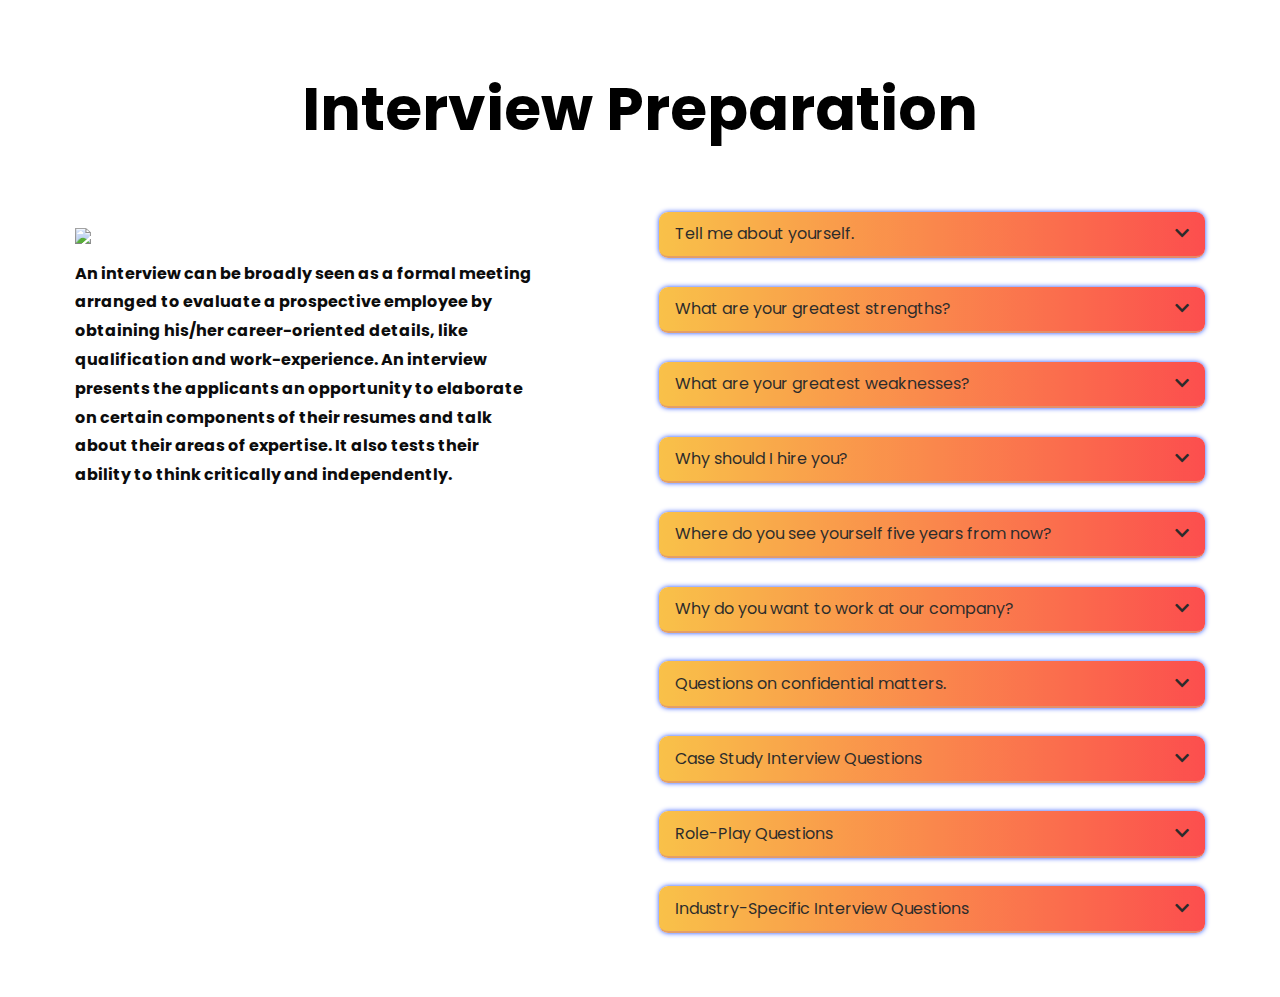
==== Interview.html @ 1e352fb5 "Create Interview.html" ====
<!DOCTYPE html>
<html lang="en">
<head>
    <meta charset="UTF-8">
    <meta http-equiv="X-UA-Compatible" content="IE=edge">
    <meta name="viewport" content="width=device-width, initial-scale=1.0">
    <title>FAQ Accordion</title>
    <link rel="stylesheet" href="https://cdnjs.cloudflare.com/ajax/libs/font-awesome/5.15.4/css/all.min.css"/>
    <link rel = "stylesheet" href = "style.css">

    <style>
        @import url('https://fonts.googleapis.com/css2?family=Poppins:wght@300;400;500;600&display=swap');

*{
    padding: 0;
    margin: 0;
    box-sizing: border-box;
}
body{
    font-family: 'Poppins', sans-serif;
}
.main-wrapper{
    overflow-x: hidden;
    min-height: 100vh;
}
.container{
    max-width: 1200px;
    margin: 0 auto;
    padding: 1rem;
}
.faq-title h1{
    margin: 3rem 0 2.4rem 0;
    text-align: center;
    text-transform: capitalize;
}
.faq-content{
    display: grid;
    grid-template-columns: 100%;
    row-gap: 1rem;
}
.faq-right-content, .faq-left-content{
    padding: 1.2rem;
}
.faq-left-content{
    text-align: center;
}
.faq-left-content img{
    width: 75%;
    display: block;
    margin: 1rem auto;
}
.faq-left-content p{
    font-weight: 400;
    opacity: 0.95;
    max-width: 400px;
    margin: 0 auto;
    line-height: 1.8;
}
.faq-item{
    margin-bottom: 1rem;
}
.faq-item-head{
    color: rgb(7, 7, 7);
    border-bottom: 2px solid rgba(218, 134, 86, 0.8);
    margin-bottom: 0.8rem;
    display: flex;
    align-items: center;
    justify-content: space-between;
    background-image: linear-gradient(90deg, #f8b72a 0%, #fc3030 100%);
    box-shadow: 0 0 5px 0 rgb(1, 52, 255);
    opacity: 0.85;
    padding: 0.6rem 1rem;
    border-radius: 9px;
    transition: all 0.3s ease;
    cursor: pointer;
}
.faq-item-head:hover{
    box-shadow: 0 0 15px 0 rgb(34, 0, 255);
}
.faq-item-icon{
    cursor: pointer;
}
.faq-item-body{
    overflow: hidden;
    max-height: 0;
    background: rgba(67, 207, 181, 0.186);
    border-radius: 2px;
    transition: all 0.3s ease;
}
.faq-item-body p{
    font-weight: 300;
    padding: 1rem;
}
.show-para{
    max-height: 1000px; /* js related */
}


@media screen and (min-width: 800px){
    .faq-left-content{
        text-align: left;
    }
    .faq-left-content img{
        margin-left: 0;
    }
    .faq-left-content p{
        margin-left: 0;
        max-width: 460px;
    }
    .faq-content{
        grid-template-columns: repeat(2, 1fr);
    }
}

</style>

</head>
<body>
    
    <div class = "main-wrapper">
        <div class = "container">
            <div class = "faq-title"><h1 style="font-size:60px">Interview Preparation</h1></div>
            <div class = "faq-content">
                <div class = "faq-left-content">
                    <img src = "interview.png">
                    <p><b>An interview can be broadly seen as a formal meeting arranged to evaluate a prospective employee by obtaining his/her career-oriented details, like qualification and work-experience. An interview presents the applicants an opportunity to elaborate on certain components of their resumes and talk about their areas of expertise. It also tests their ability to think critically and independently.</b></p>
            </div>

                <div class = "faq-right-content">
                    <div class = "faq-item">
                        <div class = "faq-item-head">
                            <span class = "faq-item-text">Tell me about yourself.</span>
                            <span class = "faq-item-icon">
                                <i class = "fa fa-chevron-down"></i>
                            </span>
                        </div>
                        <div class = "faq-item-body">
                            Unlike 80% of the candidates who ramble about their life story and personal matters, start with the present and explain how your qualifications match to what the interviewer is looking for, and how you are an ideal candidate for the job. This approach will help you stand out instantly from the rest of the aspirants and will help you build a rapport very early.
                        </div>
                    </div>

                    <div class = "faq-item">
                        <div class = "faq-item-head">
                            <span class = "faq-item-text">What are your greatest strengths?</span>
                            <span class = "faq-item-icon">
                                <i class = "fa fa-chevron-down"></i>
                            </span>
                        </div>
                        <div class = "faq-item-body">
                            Most aspirants sound either too arrogant or humble while answering these questions, neither of which helps. The key skill here is to mention work-elated strengths along with their most recent and impressive examples respectively.
                        </div>
                    </div>

                    <div class = "faq-item">
                        <div class = "faq-item-head">
                            <span class = "faq-item-text">What are your greatest weaknesses?</span>
                            <span class = "faq-item-icon">
                                <i class = "fa fa-chevron-down"></i>
                            </span>
                        </div>
                        <div class = "faq-item-body">
                            <p>
                        First of all, there’s nothing “great” about a weakness, so that’s a trick question; it should be “What are your biggest weaknesses?”

Second, being honest about your weaknesses might earn you brownie points on sincerity, however a candidate with weaknesses isn’t a charming prospect for any company. Many tackle this question by trying to present their excessive implementation of a positive quality as a negative feature.
                        </div>
                    </div>

                    <div class = "faq-item">
                        <div class = "faq-item-head">
                            <span class = "faq-item-text">Why should I hire you?</span>
                            <span class = "faq-item-icon">
                                <i class = "fa fa-chevron-down"></i>
                            </span>
                        </div>
                        <div class = "faq-item-body">
                            <p>Before answering any such question, do a thorough study of the position’s requirements and what skill-sets the job might need. This knowledge will help you immensely in matching your qualifications and experience with the job requirements, which in turn, enhances your image in the eyes of the HR and sets you apart from the competition.</p>
                        </div>
                    </div>

                    <div class = "faq-item">
                        <div class = "faq-item-head">
                            <span class = "faq-item-text">Where do you see yourself five years from now?</span>
                            <span class = "faq-item-icon">
                                <i class = "fa fa-chevron-down"></i>
                            </span>
                        </div>
                        <div class = "faq-item-body">
                            The reason interviewers ask this question is to check your level of commitment to the job and company. They want to know if you are just filling in till a better opportunity comes along, or are you looking for a long-term association with the organization.
                        </div>
                    </div>

                    <div class = "faq-item">
                        <div class = "faq-item-head">
                            <span class = "faq-item-text">Why do you want to work at our company?</span>
                            <span class = "faq-item-icon">
                                <i class = "fa fa-chevron-down"></i>
                            </span>
                        </div>
                        <div class = "faq-item-body">
                            The deeper your research is on the company’s annual reports, the corporate newsletters, business contacts, partners, suppliers, advertisements and articles about the company in the trade press, the better chance you have at answering this question satisfactorily.
                        </div>
                    </div>

                    <div class = "faq-item">
                        <div class = "faq-item-head">
                            <span class = "faq-item-text">Questions on confidential matters.</span>
                            <span class = "faq-item-icon">
                                <i class = "fa fa-chevron-down"></i>
                            </span>
                        </div>
                        <div class = "faq-item-body">
                            Your interviewer may press you for this information for two reasons. First, to research the competition on their strategies, financial condition, etc. Second, to test your integrity to see if you can easily reveal confidential data. Never reveal anything truly confidential about a present or former employer, but politely explain the reason too.
                        </div>
                    </div>

                    <div class = "faq-item">
                        <div class = "faq-item-head">
                            <span class = "faq-item-text">Case Study Interview Questions</span>
                            <span class = "faq-item-icon">
                                <i class = "fa fa-chevron-down"></i>
                            </span>
                        </div>
                        <div class = "faq-item-body">
                            Case study based interview questions are unique because answering them requires identifying the root causes and developing an action plan based on a logical analysis.

In Case Interviews, interviewers tend to not mention important figures and details. They want to see if you have a clear idea on the industry and on what assumption you will solve the problem. In these situations, it’s okay to consider assumed data, but they need to be based on facts and logic.
                        </div>
                    </div>

                    <div class = "faq-item">
                        <div class = "faq-item-head">
                            <span class = "faq-item-text">Role-Play Questions</span>
                            <span class = "faq-item-icon">
                                <i class = "fa fa-chevron-down"></i>
                            </span>
                        </div>
                        <div class = "faq-item-body">

Role-plays are considered opportunities to prove that you possess all the key interpersonal skills you have mentioned in your resume. They help employers to assess how you'll react in certain situations. During a role-play, the interviewer assumes the role of a customer/client and asks you to sell him an idea or a product.
                        </div>
                    </div>

                    <div class = "faq-item">
                        <div class = "faq-item-head">
                            <span class = "faq-item-text">Industry-Specific Interview Questions</span>
                            <span class = "faq-item-icon">
                                <i class = "fa fa-chevron-down"></i>
                            </span>
                        </div>
                        <div class = "faq-item-body">
                            Industry-specific questions are specific to the industry you are seeking employment in. These questions evaluate your educational skill sets, professional qualification, and employment experience, so prepare your answers after reviewing your performances, current assignments, and the achievements in projects that showcase your talent in the best possible way.
                        </div>
                    </div>


                </div>
            </div>
        </div>
    </div>


    <script src = "script.js"></script>

    <script>
        const faqItemHead = document.querySelectorAll('.faq-item-head');


faqItemHead.forEach((head, index) => {
    head.addEventListener('click', () => {
        let icon = head.querySelector('.faq-item-icon').firstElementChild;
        if(icon.className == "fa fa-chevron-down"){
            head.nextElementSibling.classList.add('show-para');
            icon.className = "fa fa-chevron-up";
        } else if(icon.className == "fa fa-chevron-up"){
            head.nextElementSibling.classList.remove('show-para');
            icon.className = "fa fa-chevron-down";
        }
    });
});

</script>


</body>
</html>
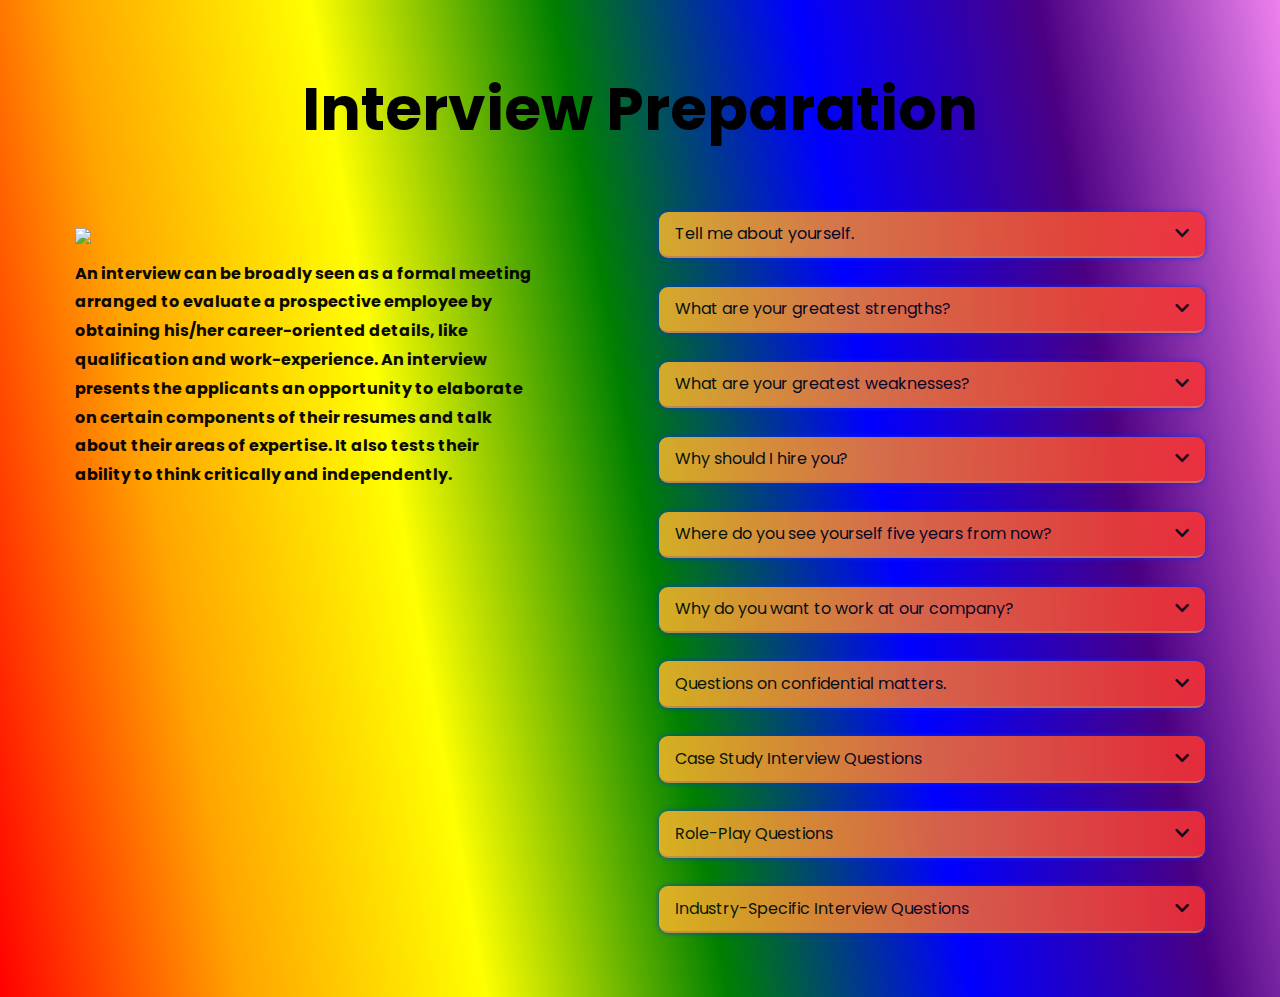
==== commit 3c5e2574: "Update Interview.html" ====
--- a/Interview.html
+++ b/Interview.html
@@ -281,6 +281,5 @@
 
 </script>
 
-
 </body>
 </html>
--- a/style.css
+++ b/style.css
@@ -0,0 +1,136 @@
+@import url('https://fonts.googleapis.com/css?familiy=Poppins:300,400,500,600,700,800,900&display=swap');
+* {
+    margin: 0;
+    padding: 0;
+    font-family: border-box;
+    font-family: 'Poppins', sans-serif;
+    scroll-behavior: smooth;
+}
+
+body{
+    min-height: 100vh;
+    overflow-x: hidden;
+  background: linear-gradient(80deg, red, orange, yellow, green, blue, indigo, violet);
+    /*background: linear-gradient(#2b1055,#7597de);*/
+}
+header{
+    position: absolute;
+    top: 0;
+    left: 850px;
+    width: 100%;
+    padding: 30px 100px;
+    display: flex;
+    justify-content: space-between;
+    align-items: center;
+    z-index: 10000;
+  
+}
+
+header .logo{
+    color: #fff;
+    font-weight: 700;
+    text-decoration: none;
+    font-size: 2em;
+    text-transform: uppercase;
+    letter-spacing: 2px;
+}
+
+header ul{
+    display: flex;
+    justify-content: center;
+    align-items: center;
+}
+
+header ul li{
+    list-style: none;
+    margin-left:20px;
+}
+
+header ul li a{
+    text-decoration: none;
+    padding: 6px 15px;
+    color: #fff;
+    border-radius: 20px;
+}
+
+header ul li a:hover, header ul li a.active{
+    background: #fff;
+    color: #2b1055;
+}
+section{
+    position: relative;
+    width: 100%;
+    height: 100vh;
+    padding: 100px;
+    display: flex;
+    justify-content: center;
+    align-items: center;
+    overflow: hidden;
+}
+
+section::before{
+    content:'';
+    position: absolute;
+    bottom: 0;
+    width: 100%;
+    height: 100px;
+    background: linear-gradient(to top, #1c0522, transparent);
+    z-index: 1000; 
+}
+
+section img{
+    position: absolute;
+    top: 0;
+    left: 0;
+    width: 100%;
+    height: 100%;
+    object-fit: cover;
+    pointer-events: none;
+}
+
+section img#mountain_front{
+    z-index: 10;
+}
+
+section img#moon{
+    mix-blend-mode: screen;
+}
+
+#text{
+    position: absolute;
+    /*right: -150px;*/ 
+    color: #fff;
+    white-space: nowrap;
+    font-size: 7.5vw;
+    z-index: 9;
+}
+
+#btn{
+    text-decoration: none;
+    display: inline-block;
+    padding: 8px 30px;
+    border-radius: 40px;
+    background: #fff;
+    color: #2b1055;
+    font-size: 1.5em;
+    z-index: 9;
+    transform: translateY(100px);
+}
+
+.sec{
+    position: relative;
+    padding: 100px;
+  background: #1c0522;
+  /*background: linear-gradient(45deg, red, orange, yellow, green, blue, indigo, violet);*/
+}
+
+.sec h2{
+    font-size: 3.5em;
+    margin-bottom: 10px;
+    color: #fff;
+}
+
+.sec p{
+    font-size: 1.2em;
+    color: #fff;
+}
